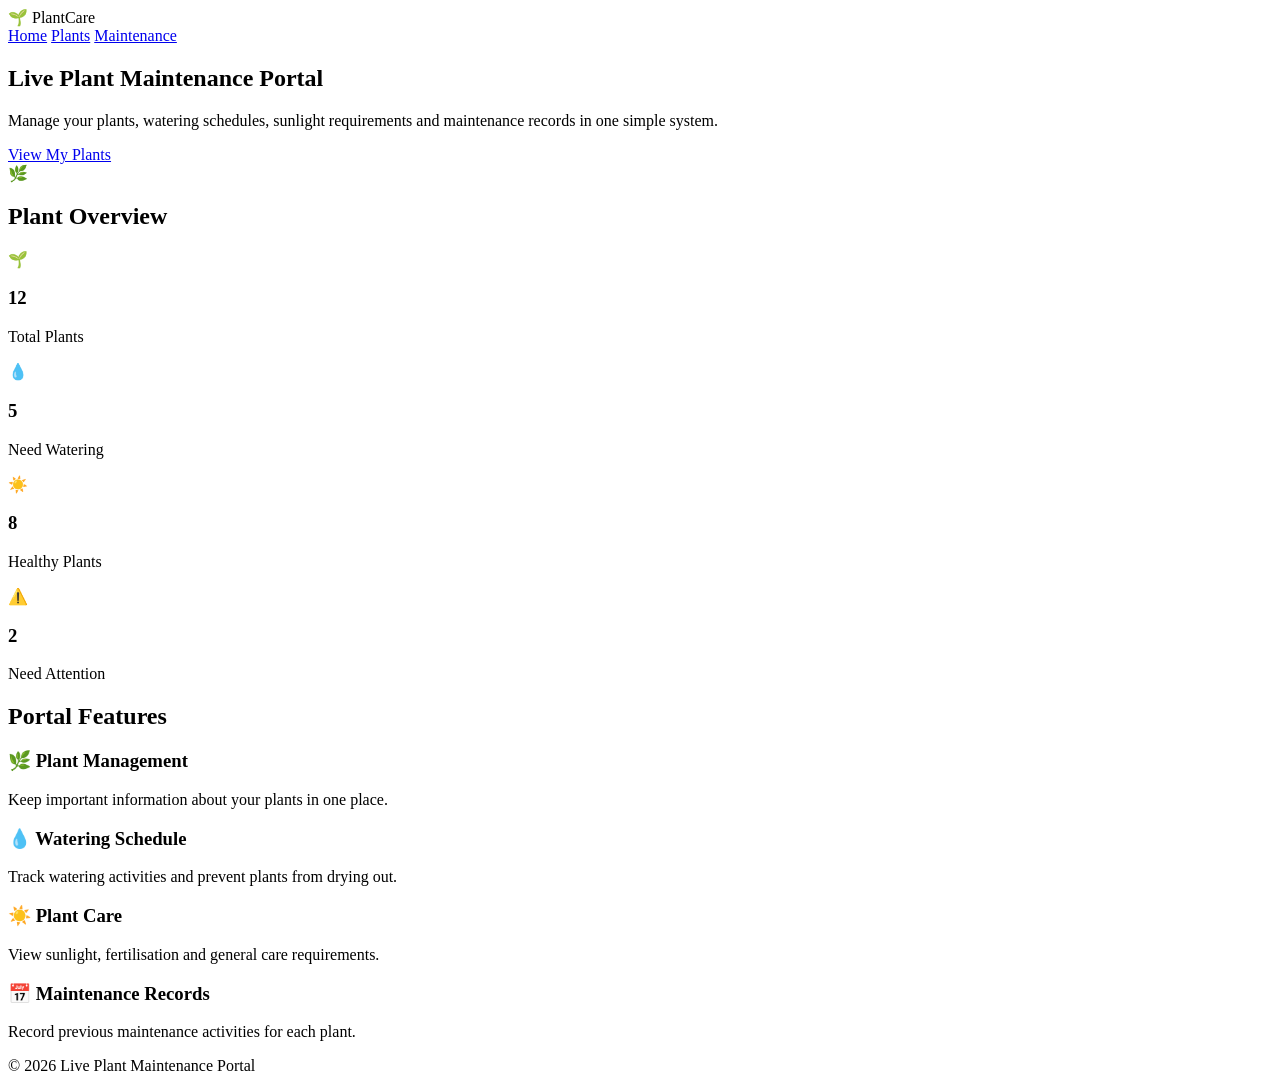
==== index.html @ 4adef8c9 "Add initial HTML structure for Plant Maintenance Portal" ====
<!DOCTYPE html>
<html lang="en">

<head>
    <meta charset="UTF-8">
    <meta name="viewport" content="width=device-width, initial-scale=1.0">

    <title>Live Plant Maintenance Portal</title>

    <link rel="stylesheet" href="style.css">
</head>

<body>

<header>
    <div class="logo">🌱 PlantCare</div>

    <nav>
        <a href="index.html">Home</a>
        <a href="plants.html">Plants</a>
        <a href="maintenance.html">Maintenance</a>
    </nav>
</header>

<section class="hero">

    <div class="hero-text">

        <h1>Live Plant Maintenance Portal</h1>

        <p>
            Manage your plants, watering schedules,
            sunlight requirements and maintenance records
            in one simple system.
        </p>

        <a href="plants.html" class="button">
            View My Plants
        </a>

    </div>

    <div class="hero-image">
        🌿
    </div>

</section>


<section class="dashboard">

    <h2>Plant Overview</h2>

    <div class="cards">

        <div class="card">
            <span>🌱</span>
            <h3>12</h3>
            <p>Total Plants</p>
        </div>

        <div class="card">
            <span>💧</span>
            <h3>5</h3>
            <p>Need Watering</p>
        </div>

        <div class="card">
            <span>☀️</span>
            <h3>8</h3>
            <p>Healthy Plants</p>
        </div>

        <div class="card">
            <span>⚠️</span>
            <h3>2</h3>
            <p>Need Attention</p>
        </div>

    </div>

</section>


<section class="features">

    <h2>Portal Features</h2>

    <div class="feature-grid">

        <div class="feature">
            <h3>🌿 Plant Management</h3>
            <p>
                Keep important information about
                your plants in one place.
            </p>
        </div>

        <div class="feature">
            <h3>💧 Watering Schedule</h3>
            <p>
                Track watering activities and
                prevent plants from drying out.
            </p>
        </div>

        <div class="feature">
            <h3>☀️ Plant Care</h3>
            <p>
                View sunlight, fertilisation and
                general care requirements.
            </p>
        </div>

        <div class="feature">
            <h3>📅 Maintenance Records</h3>
            <p>
                Record previous maintenance
                activities for each plant.
            </p>
        </div>

    </div>

</section>


<footer>

    <p>
        © 2026 Live Plant Maintenance Portal
    </p>

</footer>

<script src="script.js"></script>

</body>
</html>
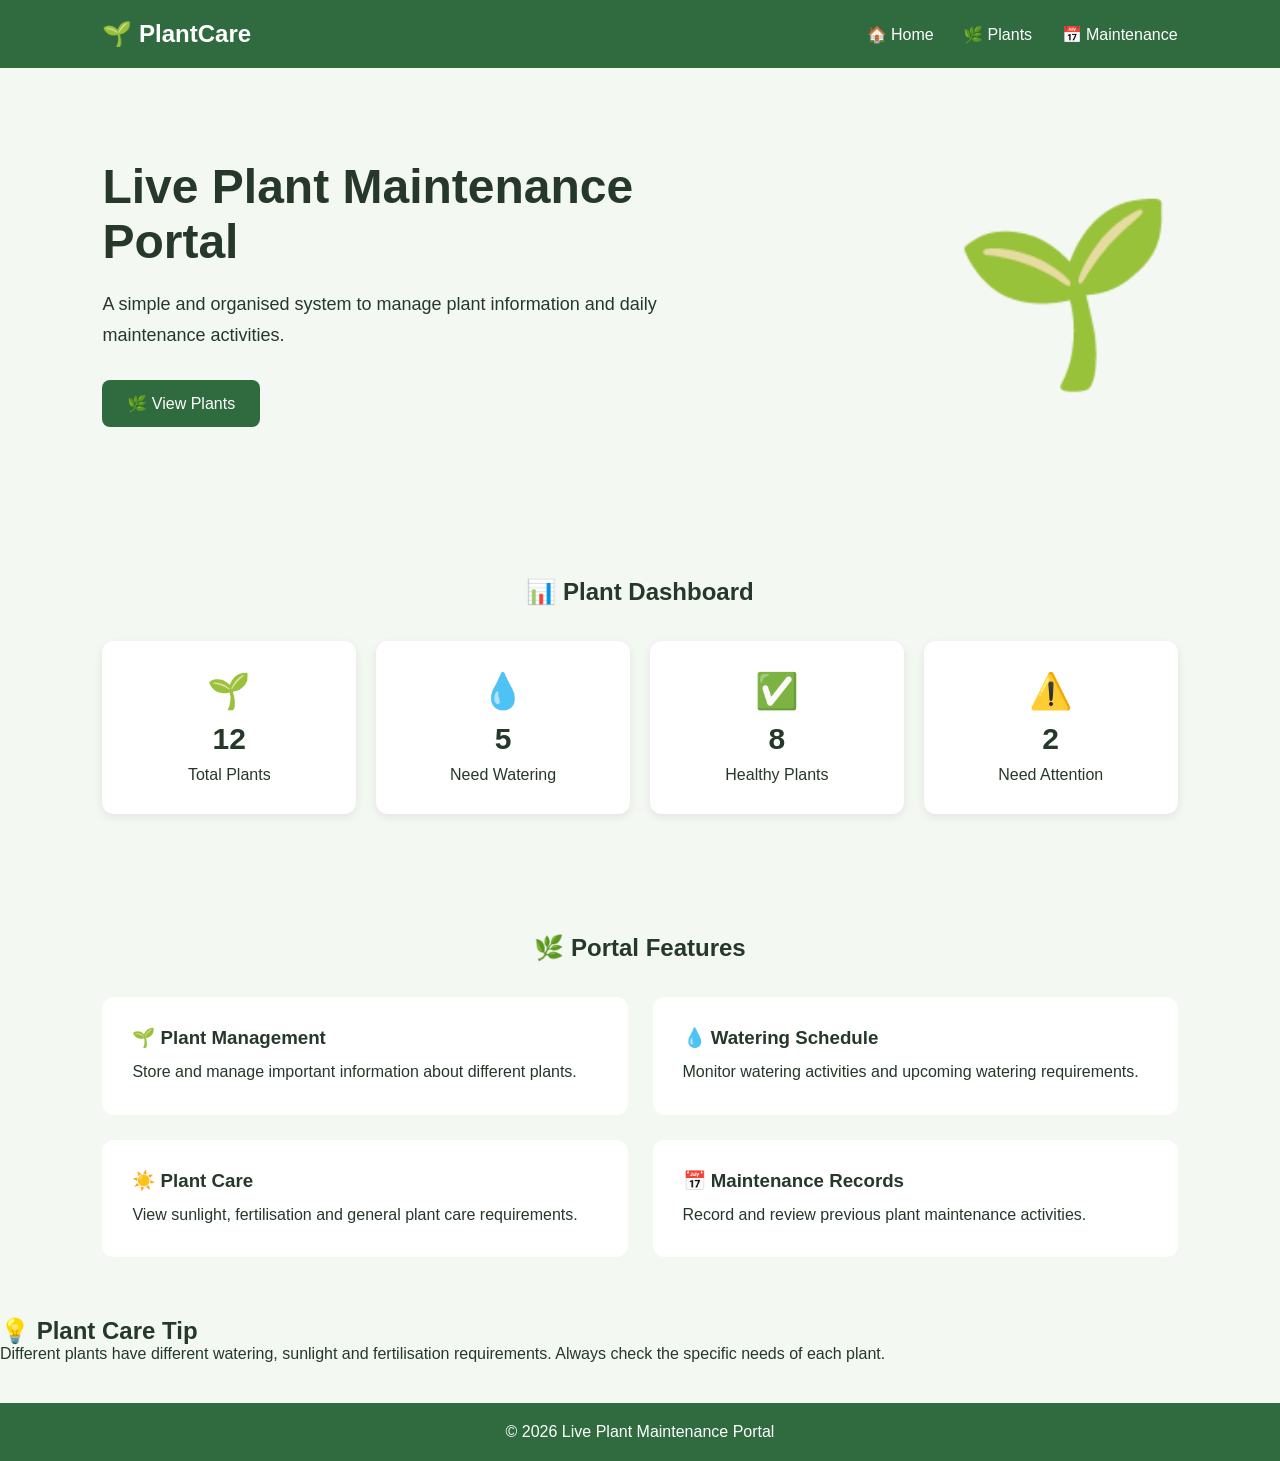
==== commit 1e277294: "Update index.html" ====
--- a/index.html
+++ b/index.html
@@ -1,139 +1,131 @@
-<!DOCTYPE html>
-<html lang="en">
+<!DOCTYPE html><html lang="en"><head>
+    <meta charset="UTF-8">
+    <meta name="viewport" content="width=device-width, initial-scale=1.0"><title>Live Plant Maintenance Portal</title>
 
-<head>
-    <meta charset="UTF-8">
-    <meta name="viewport" content="width=device-width, initial-scale=1.0">
+<link rel="stylesheet" href="style.css">
 
-    <title>Live Plant Maintenance Portal</title>
+</head><body><header><div class="logo">
+    🌱 PlantCare
+</div>
 
-    <link rel="stylesheet" href="style.css">
-</head>
+<nav>
+    <a href="index.html">🏠 Home</a>
+    <a href="plants.html">🌿 Plants</a>
+    <a href="maintenance.html">📅 Maintenance</a>
+</nav>
 
-<body>
+</header><main><section class="hero"><div class="hero-text">
 
-<header>
-    <div class="logo">🌱 PlantCare</div>
+    <h1>Live Plant Maintenance Portal</h1>
 
-    <nav>
-        <a href="index.html">Home</a>
-        <a href="plants.html">Plants</a>
-        <a href="maintenance.html">Maintenance</a>
-    </nav>
-</header>
+    <p>
+        A simple and organised system to manage
+        plant information and daily maintenance activities.
+    </p>
 
-<section class="hero">
+    <a href="plants.html" class="button">
+        🌿 View Plants
+    </a>
 
-    <div class="hero-text">
+</div>
 
-        <h1>Live Plant Maintenance Portal</h1>
+<div class="hero-image">
+    🌱
+</div>
+
+</section><section class="dashboard"><h2>📊 Plant Dashboard</h2>
+
+<div class="cards">
+
+    <div class="card">
+        <span>🌱</span>
+        <h3>12</h3>
+        <p>Total Plants</p>
+    </div>
+
+    <div class="card">
+        <span>💧</span>
+        <h3>5</h3>
+        <p>Need Watering</p>
+    </div>
+
+    <div class="card">
+        <span>✅</span>
+        <h3>8</h3>
+        <p>Healthy Plants</p>
+    </div>
+
+    <div class="card">
+        <span>⚠️</span>
+        <h3>2</h3>
+        <p>Need Attention</p>
+    </div>
+
+</div>
+
+</section><section class="features"><h2>🌿 Portal Features</h2>
+
+<div class="feature-grid">
+
+    <div class="feature">
+
+        <h3>🌱 Plant Management</h3>
 
         <p>
-            Manage your plants, watering schedules,
-            sunlight requirements and maintenance records
-            in one simple system.
+            Store and manage important information
+            about different plants.
         </p>
-
-        <a href="plants.html" class="button">
-            View My Plants
-        </a>
 
     </div>
 
-    <div class="hero-image">
-        🌿
-    </div>
 
-</section>
+    <div class="feature">
 
+        <h3>💧 Watering Schedule</h3>
 
-<section class="dashboard">
-
-    <h2>Plant Overview</h2>
-
-    <div class="cards">
-
-        <div class="card">
-            <span>🌱</span>
-            <h3>12</h3>
-            <p>Total Plants</p>
-        </div>
-
-        <div class="card">
-            <span>💧</span>
-            <h3>5</h3>
-            <p>Need Watering</p>
-        </div>
-
-        <div class="card">
-            <span>☀️</span>
-            <h3>8</h3>
-            <p>Healthy Plants</p>
-        </div>
-
-        <div class="card">
-            <span>⚠️</span>
-            <h3>2</h3>
-            <p>Need Attention</p>
-        </div>
+        <p>
+            Monitor watering activities and
+            upcoming watering requirements.
+        </p>
 
     </div>
 
-</section>
 
+    <div class="feature">
 
-<section class="features">
+        <h3>☀️ Plant Care</h3>
 
-    <h2>Portal Features</h2>
-
-    <div class="feature-grid">
-
-        <div class="feature">
-            <h3>🌿 Plant Management</h3>
-            <p>
-                Keep important information about
-                your plants in one place.
-            </p>
-        </div>
-
-        <div class="feature">
-            <h3>💧 Watering Schedule</h3>
-            <p>
-                Track watering activities and
-                prevent plants from drying out.
-            </p>
-        </div>
-
-        <div class="feature">
-            <h3>☀️ Plant Care</h3>
-            <p>
-                View sunlight, fertilisation and
-                general care requirements.
-            </p>
-        </div>
-
-        <div class="feature">
-            <h3>📅 Maintenance Records</h3>
-            <p>
-                Record previous maintenance
-                activities for each plant.
-            </p>
-        </div>
+        <p>
+            View sunlight, fertilisation and
+            general plant care requirements.
+        </p>
 
     </div>
 
-</section>
 
+    <div class="feature">
 
-<footer>
+        <h3>📅 Maintenance Records</h3>
 
-    <p>
-        © 2026 Live Plant Maintenance Portal
-    </p>
+        <p>
+            Record and review previous plant
+            maintenance activities.
+        </p>
 
-</footer>
+    </div>
 
-<script src="script.js"></script>
+</div>
 
-</body>
-</html>
+</section><section class="tips"><h2>💡 Plant Care Tip</h2>
+
+<p>
+    Different plants have different watering,
+    sunlight and fertilisation requirements.
+    Always check the specific needs of each plant.
+</p>
+
+</section></main><footer><p>
+    © 2026 Live Plant Maintenance Portal
+</p>
+
+</footer><script src="script.js"></script></body></html>
--- a/style.css
+++ b/style.css
@@ -0,0 +1,170 @@
+* {
+    margin: 0;
+    padding: 0;
+    box-sizing: border-box;
+}
+
+body {
+    font-family: Arial, sans-serif;
+    background: #f4f8f3;
+    color: #26382a;
+}
+
+header {
+    background: #2f6b3f;
+    color: white;
+    padding: 20px 8%;
+    display: flex;
+    justify-content: space-between;
+    align-items: center;
+}
+
+.logo {
+    font-size: 24px;
+    font-weight: bold;
+}
+
+nav a {
+    color: white;
+    text-decoration: none;
+    margin-left: 25px;
+}
+
+nav a:hover {
+    text-decoration: underline;
+}
+
+.hero {
+    min-height: 450px;
+    padding: 70px 8%;
+    display: flex;
+    align-items: center;
+    justify-content: space-between;
+}
+
+.hero-text {
+    max-width: 600px;
+}
+
+.hero h1 {
+    font-size: 48px;
+    margin-bottom: 20px;
+}
+
+.hero p {
+    font-size: 18px;
+    line-height: 1.7;
+    margin-bottom: 30px;
+}
+
+.hero-image {
+    font-size: 180px;
+}
+
+.button {
+    display: inline-block;
+    background: #2f6b3f;
+    color: white;
+    padding: 14px 25px;
+    border-radius: 8px;
+    text-decoration: none;
+}
+
+.button:hover {
+    background: #245430;
+}
+
+.dashboard,
+.features {
+    padding: 60px 8%;
+}
+
+.dashboard h2,
+.features h2 {
+    text-align: center;
+    margin-bottom: 35px;
+}
+
+.cards {
+    display: grid;
+    grid-template-columns: repeat(4, 1fr);
+    gap: 20px;
+}
+
+.card {
+    background: white;
+    padding: 30px;
+    text-align: center;
+    border-radius: 12px;
+    box-shadow: 0 3px 10px rgba(0,0,0,0.08);
+}
+
+.card span {
+    font-size: 35px;
+}
+
+.card h3 {
+    font-size: 30px;
+    margin: 10px;
+}
+
+.feature-grid {
+    display: grid;
+    grid-template-columns: repeat(2, 1fr);
+    gap: 25px;
+}
+
+.feature {
+    background: white;
+    padding: 30px;
+    border-radius: 12px;
+}
+
+.feature h3 {
+    margin-bottom: 10px;
+}
+
+.feature p {
+    line-height: 1.6;
+}
+
+footer {
+    background: #2f6b3f;
+    color: white;
+    text-align: center;
+    padding: 20px;
+    margin-top: 40px;
+}
+
+@media (max-width: 768px) {
+
+    header {
+        flex-direction: column;
+        gap: 15px;
+    }
+
+    nav a {
+        margin: 8px;
+    }
+
+    .hero {
+        flex-direction: column;
+        text-align: center;
+    }
+
+    .hero h1 {
+        font-size: 35px;
+    }
+
+    .hero-image {
+        font-size: 100px;
+    }
+
+    .cards {
+        grid-template-columns: 1fr 1fr;
+    }
+
+    .feature-grid {
+        grid-template-columns: 1fr;
+    }
+}
